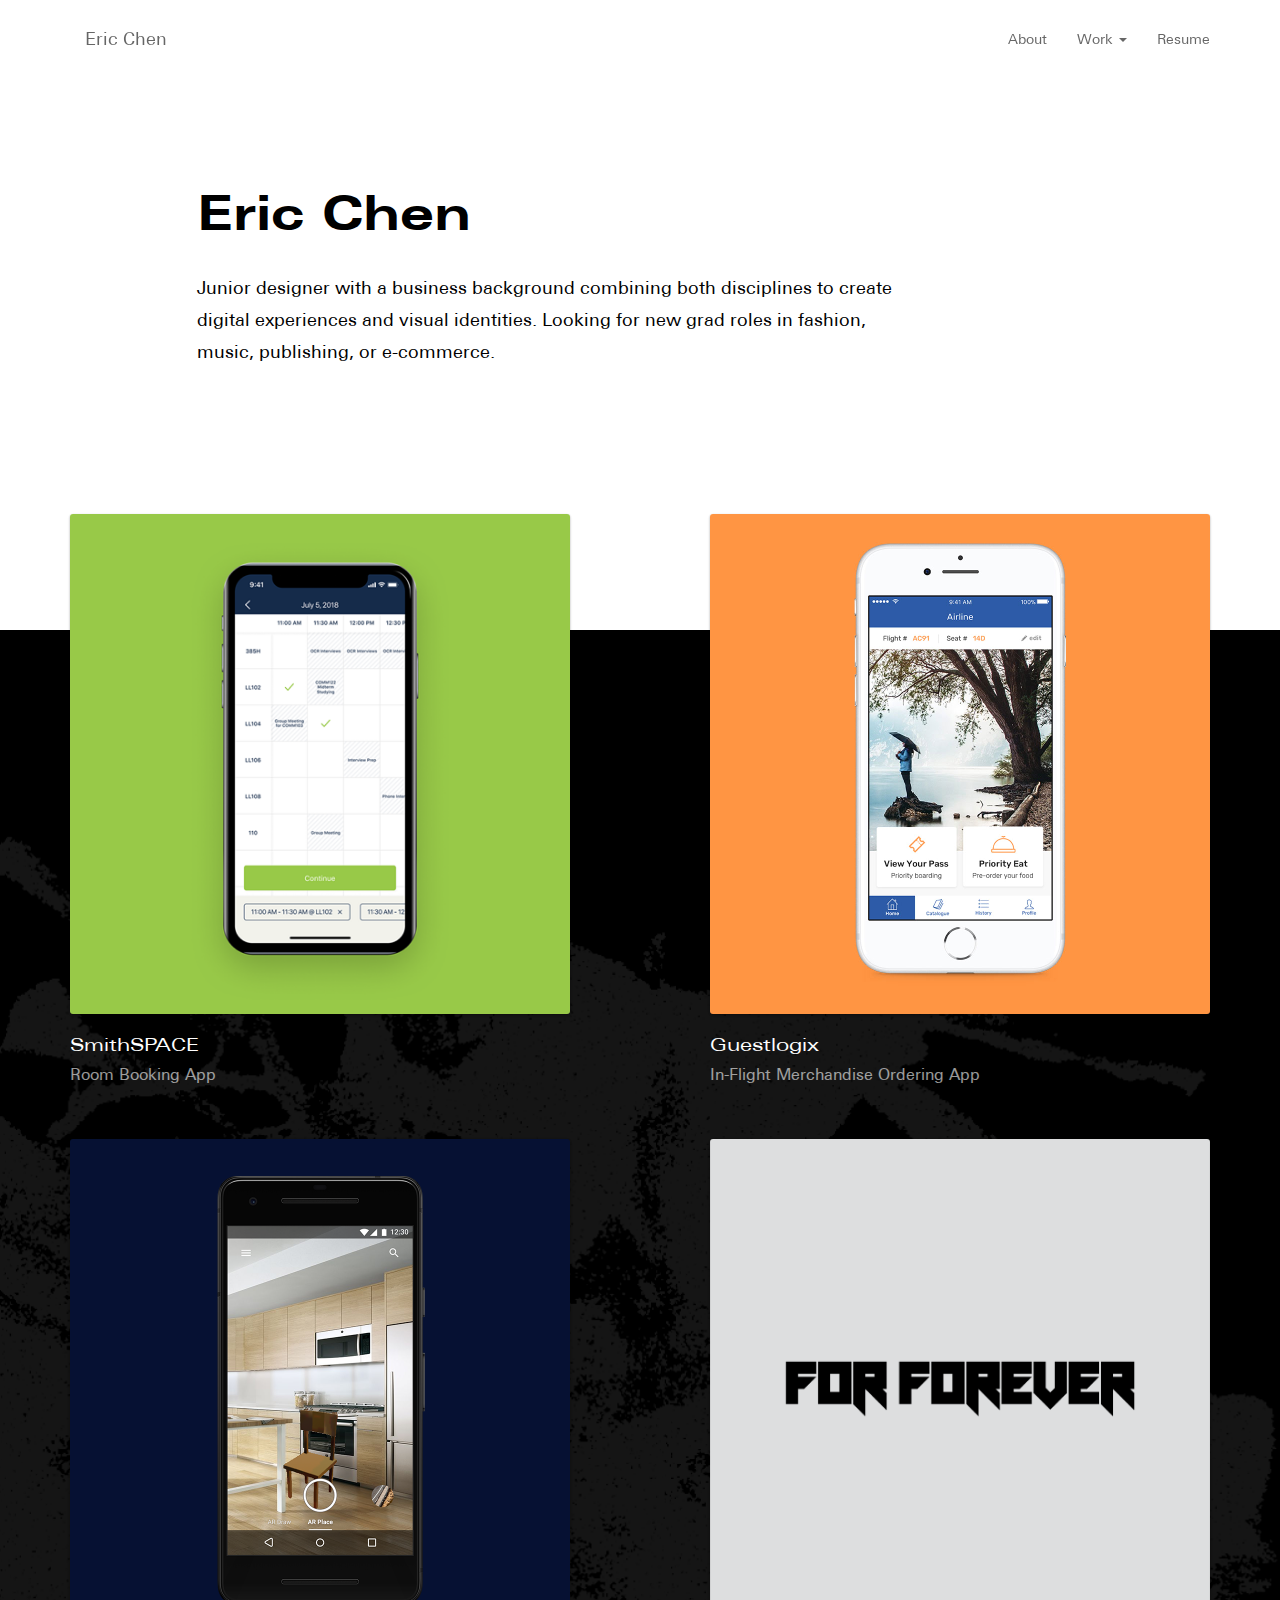
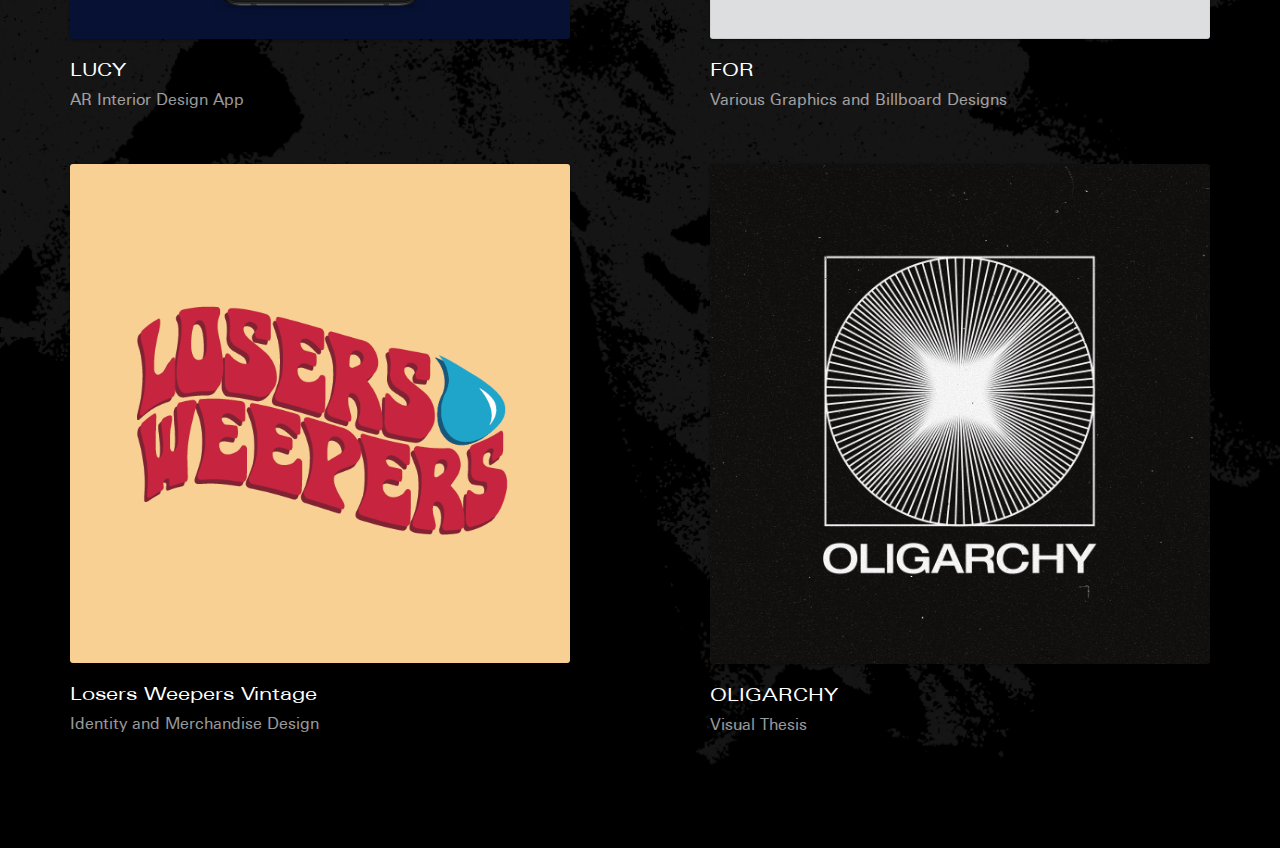
==== index.html @ 73185466 "forgot oligarchy on dropdown menu" ====
<!DOCTYPE html>
<html>
<head>
	<title>Eric Chen</title>

	<!-- css -->
	<link rel="stylesheet" href="https://maxcdn.bootstrapcdn.com/font-awesome/4.5.0/css/font-awesome.min.css">
	<link rel="stylesheet" type="text/css" href="css/bootstrap.min.css">

	<!-- viewport -->
	<meta name="viewport" content="width=device-width, initial-scale=1, maximum-scale=1">

	<!-- font -->
	<link href="css/font-face.css" rel="stylesheet">

	<!-- custom css -->
	<link rel="stylesheet" type="text/css" href="css/styles.css">

	<!-- favicon -->
	<link rel="shortcut icon" href="favicon.png">

</head>
<body>

<!-- nav desktop -->	
	<nav id="navbar" class="nav navbar-fixed-top hidden-sm hidden-xs">
		<div class="container">
			<div class="navbar-header">
				<a class="navbar-brand transition" href="/">Eric Chen</a>
			</div>
			<!-- <li class="nav-item">
		        <a class="nav-link transition" href="about.html">About</a>
		    </li> -->
			<ul class="nav navbar-nav navbar-right">
				<li role="presentation"><a class="transition" href="about">About</a></li>
				<li class="dropdown" role="presentation"><a data-toggle="dropdown" class="transition dropdown-toggle" href="#work">Work <b class="caret"></b></a>
					<ul class="dropdown-menu">
						<li><a class="transition" href="smithspace">SmithSPACE</a></li>
						<li><a class="transition" href="guestlogix">Guestlogix</a></li>
						<li><a class="transition" href="lucy">LUCY</a></li>
						<li><a class="transition" href="for">FOR</a></li>
						<li><a class="transition" href="lw">LOSERS WEEPERS</a></li>
						<li><a class="transition" href="oligarchy">OLIGARCHY</a></li>
					</ul>
				</li>
				<li role="presentation"><a href="eric-chen-resume.pdf" target="_blank">Resume</a></li>
			</ul>
		</div>
	</nav>
<!-- end nav desktop -->

<!-- nav mobile -->
	<!-- The overlay -->
	<div id="myNav" class="overlay visible-sm visible-xs">

	  <!-- Button to close the overlay navigation -->
	  <a href="javascript:void(0)" class="closebtn displayaz" onclick="closeNav()">&times;</a>

	<!-- Overlay content -->
	  <div class="overlay-content">
	    <a class="transition displayaz" href="">Home</a>
	    <a class="transition displayaz" href="about">About</a>
	    <a id="mob-work" class="displayaz">Work</a>
	    	<ul id="mob-work-dropdown">
	    		<li><a class="transition" href="smithspace">SmithSPACE</a></li>
				<li><a class="transition" href="guestlogix">Guestlogix</a></li>
				<li><a class="transition" href="lucy">LUCY</a></li>
				<li><a class="transition" href="for">FOR</a></li>
				<li><a class="transition" href="lw">LOSERS WEEPERS</a></li>
				<li><a class="transition" href="oligarchy">OLIGARCHY</a></li>
	    	</ul>
	    <a class="transition displayaz" href="eric-chen-resume.pdf" target="_blank">Resume</a>
	  </div>

	</div>

	<!-- Use any element to open/show the overlay navigation menu -->
	<span onclick="openNav()" id="menuButton" class="hidden-lg hidden-md visible-xs visible-sm">
		<div class="bar1"></div>
		<div class="bar2"></div>
	</span>
<!-- end nav mobile -->

<!-- Hero Desktop -->
		<div class="hero container">

			<div class="inner-content">
				<div>
					<h1>Eric Chen</h1>
					<div class="spacer-xs"></div>
					<p>Junior designer with a business background combining both disciplines to create digital experiences and visual identities. Looking for new grad roles in fashion, music, publishing, or e-commerce.</p>
					<div class="spacer-xs"></div>
					<div class="spacer-xs"></div>		
				</div>
			</div>

		</div>

<!-- End Hero -->

<!-- Main Content (Work) -->
<div class="bgContainer">

	<div id="work" class="container">
							
		<div class="spacer-sm"></div>		

		<!-- DESKTOP -->
		<div id="work-1" class="work hidden-xs">
			<a class="transition" href="smithspace"><img class="work-img" src="img/work-1-home.png"></a>
			<div class="work-desc">
				<p class="work-desc-title">SmithSPACE</p>
				<p class="mute">Room Booking App</p>
			</div>
		</div>

		<div id="work-2" class="work hidden-xs">
			<a class="transition" href="guestlogix"><img class="work-img" src="img/work-2-home.png"></a>
			<div class="work-desc">
				<p class="work-desc-title">Guestlogix</p>
				<p class="mute">In-Flight Merchandise Ordering App</p>
			</div>
		</div>

		<div class="spacer-xl hidden-xs"></div>

		<div id="work-3" class="work hidden-xs">
			<a class="transition" href="lucy"><img class="work-img" src="img/work-3-home.png"></a>
			<div class="work-desc">
				<p class="work-desc-title">LUCY</p>
				<p class="mute">AR Interior Design App</p>
			</div>
		</div>

		<div id="work-4" class="work hidden-xs">
			<a class="transition" href="for"><img class="work-img" src="img/work-4-home.png"></a>
			<div class="work-desc">
				<p class="work-desc-title">FOR</p>
				<p class="mute">Various Graphics and Billboard Designs</p>
			</div>
		</div>

		<div class="spacer-xl hidden-xs"></div>

		<div id="work-5" class="work hidden-xs">
			<a class="transition" href="lw"><img class="work-img" src="img/work-5-home.png"></a>
			<div class="work-desc">
				<p class="work-desc-title">Losers Weepers Vintage</p>
				<p class="mute">Identity and Merchandise Design</p>
			</div>
		</div>

		<div id="work-6" class="work hidden-xs">
			<a class="transition" href="oligarchy"><img class="work-img" src="img/work-6-home.jpg"></a>
			<div class="work-desc">
				<p class="work-desc-title">OLIGARCHY</p>
				<p class="mute">Visual Thesis</p>
			</div>
		</div>
		<!-- END DESKTOP -->
		
		<div class="spacer-sm hidden-xs"></div>

		<!-- MOBILE -->
		<div id="work-1-mob" class="work visible-xs">
			<a class="transition" href="smithspace"><img class="work-img" src="img/work-1.png"></a>
			<div class="work-desc">
				<p class="work-desc-title">SmithSPACE</p>
				<p class="mute">Conceptual iOS Room Booking App</p>
			</div>
		</div>	

		<div class="spacer-xs hidden-md hidden-lg"></div>
		<div class="spacer-xs hidden-md hidden-lg"></div>
		<div class="spacer-xs hidden-md hidden-lg"></div>
		<div class="spacer-xs hidden-md hidden-lg"></div>
		<div class="spacer-xs hidden-md hidden-lg"></div>

		<div id="work-2-mob" class="work visible-xs">
			<a class="transition" href="guestlogix"><img class="work-img" src="img/work-2.png"></a>
			<div class="work-desc">
				<p class="work-desc-title">Guestlogix</p>
				<p class="mute">iOS Prototype for Guestlogix</p>
			</div>
		</div>

		<div class="spacer-xs hidden-md hidden-lg"></div>
		<div class="spacer-xs hidden-md hidden-lg"></div>
		<div class="spacer-xs hidden-md hidden-lg"></div>
		<div class="spacer-xs hidden-md hidden-lg"></div>
		<div class="spacer-xs hidden-md hidden-lg"></div>

		<div id="work-3-mob" class="work visible-xs">
			<a class="transition" href="lucy"><img class="work-img" src="img/work-3.png"></a>
			<div class="work-desc">
				<p class="work-desc-title">LUCY</p>
				<p class="mute">iOS Prototype for Guestlogix</p>
			</div>
		</div>

		<div class="spacer-xs hidden-md hidden-lg"></div>
		<div class="spacer-xs hidden-md hidden-lg"></div>
		<div class="spacer-xs hidden-md hidden-lg"></div>
		<div class="spacer-xs hidden-md hidden-lg"></div>
		<div class="spacer-xs hidden-md hidden-lg"></div>

		<div id="work-4-mob" class="work visible-xs">
			<a class="transition" href="for"><img class="work-img" src="img/work-4.png"></a>
			<div class="work-desc">
				<p class="work-desc-title">FOR</p>
				<p class="mute">Various Graphics and Billboard Designs</p>
			</div>
		</div>

		<div class="spacer-xs hidden-md hidden-lg"></div>
		<div class="spacer-xs hidden-md hidden-lg"></div>
		<div class="spacer-xs hidden-md hidden-lg"></div>
		<div class="spacer-xs hidden-md hidden-lg"></div>
		<div class="spacer-xs hidden-md hidden-lg"></div>

		<div id="work-5-mob" class="work visible-xs">
			<a class="transition" href="lw"><img class="work-img" src="img/work-5.png"></a>
			<div class="work-desc">
				<p class="work-desc-title">Losers Weepers Vintage</p>
				<p class="mute">Identity and Merchandise Design</p>
			</div>
		</div>

		<div class="spacer-xs hidden-md hidden-lg"></div>
		<div class="spacer-xs hidden-md hidden-lg"></div>
		<div class="spacer-xs hidden-md hidden-lg"></div>
		<div class="spacer-xs hidden-md hidden-lg"></div>
		<div class="spacer-xs hidden-md hidden-lg"></div>

		<div id="work-6-mob" class="work visible-xs">
			<a class="transition" href="oligarchy"><img class="work-img" src="img/work-6.png"></a>
			<div class="work-desc">
				<p class="work-desc-title">OLIGARCHY</p>
				<p class="mute">Visual Thesis</p>
			</div>
		</div>
		<!-- END MOBILE -->	
	</div>

</div>

<!-- End Main Content (Work) -->

<!-- <div class="spacer-lg hidden-xs"></div> -->
<div class="spacer-sm visible-xs"></div>

<!-- Footer -->
<!-- 	<div id="footer">
		<div class="icon-row">
			<a href="https://www.linkedin.com/in/ericlchen" target="_blank" class="icon-linkedin"></a>
			<a href="mailto:ericfhchen@gmail.com?Subject=Hello!" target="_blank" class="icon-mail"></a>
			<a href="https://medium.com/@ericlchen" target="_blank" class="icon-medium"></a>	
		</div>	
	</div>	 -->
<!-- End Footer -->

<!-- JQuery & JS -->
<script type="text/javascript" src="js/jquery-3.1.0.min.js"></script>
<script type="text/javascript" src="js/bootstrap.min.js"></script>
<script type="text/javascript" src="js/nav.js"></script>
<script type="text/javascript" src="js/js.js"></script>

</body>
</html>
---- css/font-face.css ----
/*Body Light*/
@font-face {
	font-family: 'body-light-ext';
	src: url(../fonts/body-light-ext.woff);
}

/*Body Regular*/
@font-face {
	font-family: 'body-regular';
	src: url(../fonts/body-regular.woff);
}

/*Body Medium*/
@font-face {
	font-family: 'body-regular-ext';
	src: url(../fonts/body-regular-ext.woff);
}


/*Body Bold*/
@font-face {
	font-family: 'body-bold-ext';
	src: url(../fonts/body-bold-ext.woff);
}
---- css/styles.css ----
/*Global CSS*/
body {
	font-family: body-regular, 'Roboto', sans-serif;
    background-color: #000000;
    z-index: 1;
    color: #ffffff;
}

.spacer-xs {
    height: 1em;
    pointer-events: none;
}

.spacer-sm {
    height: 8em;
    pointer-events: none;
}

.spacer-md {
    height: 12em;
    pointer-events: none;
}

.spacer-lg {
    height: 16em;
    pointer-events: none;
}

.spacer-xl {
    height: 20em;
    pointer-events: none;
}

@white: #ffffff;

/*Icons*/
.icon-linkedin {
    background-image: url("../icons/linkedin.svg");
    background-size: cover;
    background-repeat: no-repeat;
    height: 36px;
    width: 36px;
    display: inline-block;
    margin-right: 16px;
}

.icon-mail {
    background-image: url("../icons/mail.svg");
    background-size: cover;
    background-repeat: no-repeat;
    height: 36px;
    width: 36px;
    display: inline-block;
    margin-right: 16px;
}

.icon-medium {
    background-image: url("../icons/medium.svg");
    background-size: cover;
    background-repeat: no-repeat;
    height: 36px;
    width: 36px;
    display: inline-block;
    margin-right: 16px;
}

/*Fade Transition*/
.container {
    animation: myfadeInAnimation 0.4s;
}

@keyframe myfadeInAnimation {
    from {opacity: 0;}
    to {opacity: 1;}
}
@-webkit-keyframes myfadeInAnimation {
    from {opacity: 0;}
    to {opacity: 1;}
}

/*Font Styling*/
h1 {
	font-family: body-bold-ext, 'Roboto', sans-serif;
    font-style: normal;
    font-weight: 500;
    line-height: 64px;
    font-size: 48px;
}

h2 {
    font-family: body-regular-ext, sans-serif;
    font-style: normal;
    font-weight: 500;
    line-height: 36px;
    font-size: 36px;
}

p, li {
	font-family: body-regular, sans-serif;
    font-style: normal;
    font-weight: 200;
    line-height: 27px;
    font-size: 18px;
    /*letter-spacing: 0.02em;*/
}

a {
    color: #fff;
    text-decoration: none;
    opacity: 0.6;
    transition: all .3s ease-in-out;
   -moz-transition: all .3s ease-in-out;
   -webkit-transition: all .3s ease-in-out;
}

b {
    font-weight: 700;
}

.mute {
    opacity: 0.6 !important;
}

.tags {
    font-size: 12px;
    letter-spacing: 0.12em;
    text-transform: uppercase;
    opacity: 0.4;
    font-weight: 200;
    line-height: 36px;
}

.blockquote {
    font-weight: 700;
}

.caption {
    text-align: center;
    font-size: 14px !important;
    margin-top: 8px !important;
}


@media screen and (max-width: 768px) {
    h2 {
        line-height: 48px;
        font-size: 28px
    }

    p {
        font-size: 18px;
        letter-spacing: 0.025em;
    }

    .tags {
        line-height: 24px;
    }
}


/*Link CSS*/
a:hover {
    opacity: 1;
    color:#000;
}

/*.link {
    color: #fff;
    opacity: 1;
    display: inline-block;
    position: relative;
    text-decoration: none;
}*/
/*
.work-link {
    position: relative;
    display: block;
    margin-top: 2em;
}*/
 


/*Nav CSS*/

#navbar {
    padding: 16px 0;
    background-color: rgba(0,0,0,0);
    transition: background-color 0.7s ease 0s;
    clear: both;
}

#navbar.filled {
    background-color: rgba(255,255,255,1);
    box-shadow: ;
    transition: background-color 0.5s ease 0s;
}

.body-article #navbar {
    background-color: #fff;
}

.navbar-nav>li.active>a, .navbar-nav>li.active>a:focus, .navbar-nav>li.active>a:hover {
	color: #000000;
	background: none;
}

.navbar-nav>li>a {
	color: #000000;
}

.navbar-nav>li>a:hover, .navbar-nav>li>a:focus {
	background: none;
	color: #000000;
    -webkit-transition: color .3s ease-in-out;
    -moz-transition: color .3s ease-in-out;
    -o-transition: color .3s ease-in-out;
    transition: color .3s ease-in-out;
}

.navbar-nav>li {
    font-size: 14px;
}

.navbar-brand {
    color: #000000;
}

.active {
    opacity: 1;
}

.dropdown-menu {
    position: absolute;
    visibility: hidden;
    opacity: 0;
    display: block;
    background-color: #0C0C0C;
    -webkit-transition: opacity .3s, visibility .3s;
    transition: opacity .3s, visibility .3s;
}

.dropdown:hover .dropdown-menu {
    visibility: visible;
    opacity: 1;
}

.dropdown-menu>li {
    padding-top: 6px;
    padding-bottom: 6px;
}

.dropdown-menu>li>a {
    color: #fff;
    font-size: 14px;
    font-weight: 200;
}

.dropdown-menu>li>a:hover {
    background: none;
    color: #fff;
    opacity: 1;
}

/*Main Content CSS*/

/*Hero CSS*/
.hero {
    height: 70vh;
    width: 100%;
    background: #ffffff;
    color: #000;
}

.hero.container {
    padding: 0 13.5%;
    display: flex;
    align-items: center;
    align-content: center;
}

.inner-content {
    height: 100%;
    max-width: 75%;
    display: flex;
    align-items: center;
    align-content: center;
    padding-bottom: 6%;
    margin: 0 24px;
}

.inner-content p {
    font-family: 'body-regular';
    line-height: 32px;
}


@media screen and (max-width: 768px) {
    .hero {
        height: 100vh;
    }

    .hero.container {
        padding: 0 10%;
    }

    .hero p {
        line-height: 28px;
        margin-bottom: 6px;
    } 

    .inner-content {
        max-width: 85%;
    }
}


/*Main Content (Work) CSS*/
#work {
    z-index: 1;
    overflow: visible;
}

.bgContainer {
    overflow: visible;
    background-image: url(../img/bg-opacity.png);
    background-repeat: no-repeat;
    background-size: cover;
}

.work {
    display: inline-block;
    margin-top: -20%;
    max-width: 500px;
    max-height: 500px;
}

.work a {
    opacity: 1 !important;
    border-radius: 5px;
}

.work-img {
    max-width: 500px;
    width: auto;
    height: auto;
    border-radius: 3px;
    -webkit-box-shadow: 0 1px 3px rgba(0, 0, 0, 0.12), 0 1px 2px rgba(0, 0, 0, 0.24);
    -moz-box-shadow: 0 1px 3px rgba(0, 0, 0, 0.12), 0 1px 2px rgba(0, 0, 0, 0.24);
    -ms-box-shadow: 0 1px 3px rgba(0, 0, 0, 0.12), 0 1px 2px rgba(0, 0, 0, 0.24);
    -o-box-shadow: 0 1px 3px rgba(0, 0, 0, 0.12), 0 1px 2px rgba(0, 0, 0, 0.24);
    box-shadow: 0 1px 3px rgba(0, 0, 0, 0.12), 0 1px 2px rgba(0, 0, 0, 0.24);
    -webkit-transition: all 0.25s ease-in-out;
    -moz-transition: all 0.25s ease-in-out;
    -ms-transition: all 0.25s ease-in-out;
    -o-transition: all 0.25s ease-in-out;
    transition: all 0.25s ease-in-out;
}

.work-img:hover {
  -webkit-box-shadow: 0 5px 40px rgba(0, 0, 0, 0.19), 0 5px 20px rgba(0, 0, 0, 0.23);
  -moz-box-shadow: 0 5px 40px rgba(0, 0, 0, 0.19), 0 5px 20px rgba(0, 0, 0, 0.23);
  -ms-box-shadow: 0 5px 40px rgba(0, 0, 0, 0.19), 0 5px 20px rgba(0, 0, 0, 0.23);
  -o-box-shadow: 0 5px 40px rgba(0, 0, 0, 0.19), 0 5px 20px rgba(0, 0, 0, 0.23);
  box-shadow: 0 5px 40px rgba(0, 0, 0, 0.19), 0 5px 20px rgba(0, 0, 0, 0.23);
  opacity: 0.9;
}

.work .work-desc {
    font-weight: 700;
    line-height: 12px;
    font-size: 20px;
    text-decoration: none;
    color: #fff;
    margin-top: 20px;
}

.work .work-desc p {
    margin-bottom: 2px;
}

.work .work-desc-title {
    font-family: 'body-regular-ext';
}

.work .work-desc .mute {
    font-family: body-regular, 'Roboto', sans-serif;
    font-size: 16px;
}

#work-2, #work-4, #work-6 {
    float: right;
}

@media screen and (max-width: 1200px) {
    .work {
        margin-top: -25%;
    }

    .work-img {
        max-width: 400px;
    }
}

@media screen and (max-width: 992px) {
    .work {
        margin-top: -30%;
    }

    .work-img {
        max-width: 325px;
    }
}

@media screen and (max-width: 768px) {
    #work {
        z-index: 0;
        overflow: hidden
    }

    .container {
        padding: 0 24px;
    }

    .work {
        display: block;
        text-align: center;
        margin: 0;
        max-width: 100%;
    }

    .work-img {
        width: 100%;
        height: auto;
    }

    .work .work-desc {
        float:none;
        max-width: 325px;
        text-align: left;
        margin: 0 auto;
        margin-top: 16px;
    }

    .work .work-desc .mute {
        font-size: 14px;
    }

    #work-2 .work-img {
        float: left;
    }

    #work-2 .work-desc {
        float: right;
    }
    
}

/*Footer CSS*/
#footer {
    height: 96px;
    display: flex;
    align-items: center;
    justify-content: center;
}

.icon-row a {
    opacity: 1;
}

.icon-row a:hover {
    opacity: 0.6;
}


/*Main Content (About) CSS*/
.about {
    max-height: 100vh;
    color: #000000;
}

.about .bgHero {
    -moz-transform: scaleX(-1);
    -o-transform: scaleX(-1);
    -webkit-transform: scaleX(-1);
    transform: scaleX(-1);
    filter: FlipH;
    -ms-filter: "FlipH"; /*To Flip The Image Horizontally*/
    background-position-x: 0%;
    background-position-y: 100%;
    background-repeat: no-repeat;
    width: 100%;
    background-size: contain;
    float: right;
    /*opacity: 0.1;*/
    overflow: visible;
    position: absolute;
    top: 0;
    right: 0;
    z-index: -1;
}

.about .inner-content {
    max-width: 84%;
    padding: 0;
}

.about h1 {
    font-size: 36px;
    line-height: 48px;
}

.about p {
    line-height: 28px;
    margin-bottom: 28px;
    font-size: 18px;
}

.about a, .article a {
    text-decoration: none;
    color: #000000;
}

.about .section-title {
    margin-bottom: 32px;
}

.about .work-link {
    margin-top: 3em;
}

@media screen and (max-width: 768px) {
    .about {
        max-height: 100%;
    }

    .about .inner-content {
        max-width: 100%;
    }

    .container {
        padding: 0 36px;
    }

    .about .bgHero {
        background-size: cover;
    }

    .about h1 {
        font-size: 36px;
    }

    .about a {
        font-size: 14px; 
    }

    
}

/*Case Study Article CSS*/
.body-article {
    background-color: #fff;
    color: #000;
}

.article {
    margin-top: 82px;
}

.article.container {
    width: 60%;
    overflow: visible;
}

.body-article .hero.container {
    background-size: contain;
    background-repeat: no-repeat;
    background-position: center center;
}

.body-article .hero.container .section-title {
    color: #fff;
}

.article .inner-content {
    max-width: 100%;
}

.article-img {
    max-width: 40%;
    display: inline-block;
    margin: 0 auto;
}

.article-img-mob {
    max-width: 75%;
    display: block;
    margin: 0 auto;
    margin-bottom: 24px;
}

.img-container {
    display: flex;
    align-content: center;
    align-items: center;
}

iframe {
    display: block;
    margin: 0 auto;
}

.article .work-link {
    text-align: right;
}

.article h1 {
    font-size: 36px;
}

.article p, .article li {
    font-size: 18px;
    line-height: 32px;
    margin-bottom: 28px;
    opacity: 0.9;
}

.section-title .subheading {
    font-family: 'body-regular-ext'
}

.section-title p {
    font-family: 'body-bold-ext';
    font-size: 24px;
    margin-top: 20px;
    margin-bottom: 0 !important;
    opacity: 1 !important;
}

.section-subtitle p {
    font-size: 20px;
    margin-bottom: 12px !important;
}

.article .inner-content, .article .inner-content div {
    padding-left: 0;
    width: 100%;
}

@media screen and (max-width: 786px) {
    .body-article .hero.container {
        background-size: auto;
        padding: 0;
    }

    .body-article .hero.container .section-title {
        margin: 0 24px;
    }

    .body-article .hero.container .section-title h1 {
        font-size: 32px;
        line-height: 48px;
    }

    .body-article .hero.container .section-title p {
        font-size: 18px;
        line-height: 28px;
    }

    .article {
        margin-top: 32px;
    }

    .article iframe {
        width: 90%;
    }

    .article.container {
        width: 100%;
        padding: 0 24px;
    }

    .article.container .inner-content {
        margin: 0;
    }

    .article h1 {
        font-size: 32px;
        line-height: 56px;
    }

    .article p {
        font-size: 16px;
        line-height: 28px;
        margin-bottom: 28px;
        opacity: 0.9;
    }

    .article a {
        text-align: left;
    }

    .section-title p {
        font-size: 24px;
        line-height: 36px;
        margin-top: 20px;
        margin-bottom: 0 !important;
        opacity: 0.6;
    }

}
/*-----------------------------------*/
/*-----------------------------------*/
/*-----------------------------------*/
/*START OLD CSS*/
/*-----------------------------------*/
/*-----------------------------------*/
/*-----------------------------------*/

/*Mobile Nav CSS*/

/* The Overlay (background) */
.overlay {
    /* Height & width depends on how you want to reveal the overlay */    
    height: 100%;
    width: 100%;
    opacity: 0; /*opacity starts at 0, on click it turns to 1*/
    position: fixed; /* Stay in place */
    z-index: -1; /* Sit on top */
    left: 0;
    top: 0;
    background-color: #000000; /* fallback color */
    background-color: rgba(0,0,0, 0.95); /* w/opacity */
    overflow-x: hidden; /* Disable horizontal scroll */
    transition: 0.5s; /* 0.5 second transition effect to slide in or slide down the overlay (height or width, depending on reveal) */
}

/* Position the content inside the overlay */
.overlay-content {
    position: relative;
    top: 25%; /* 25% from the top */
    width: 100%; /* 100% width */
    text-align: center; /* Centered text/links */
    margin-top: 30px; /* 30px top margin to avoid conflict with the close button on smaller screens */
}

/* The navigation links inside the overlay */
.overlay a {
    padding: 5px;
    margin-top: 15px;
    margin-bottom: 15px;
    text-decoration: none;
    font-size: 20px;
    color: #fff;
    display: none;  /*Display block instead of inline */
    transition: 0.3s; /* Transition effects on hover (color) */
}

/* When you mouse over the navigation links, change their color */
.overlay a:hover, .overlay a:focus {
    color: #ffffff;
}

/* Position the close button (top right corner) */
.closebtn {
    position: absolute;
    top: 4px;
    right: 36px;
    font-size: 32px !important;
    margin: 0 !important;
}

/*Mobile Dropdown CSS*/
#mob-work-dropdown {
    list-style: none;
    width: 40%;
    text-align: left;
    display: none;
    margin: 0 auto;
    padding-left: 72px;
}

#mob-work-dropdown li a {
    font-size: 16px;
}


/* When the height of the screen is less than 450 pixels, change the font-size of the links and position the close button again, so they don't overlap */
@media screen and (max-height: 450px) {
    .overlay a {font-size: 20px}
    .closebtn {
        font-size: 40px !important;
        top: 15px;
        right: 35px;
    }
}

#menuButton {
    position: fixed;
    top: 25px;
    left: 25px;
    z-index: 1000;
    cursor: pointer;
}


.bar1 {
    width: 30px;
    background-color: #B8B8B8;
    height: 3px;
    border-radius: 10px;
    margin-bottom: 5px;
}

.bar2 {
    width: 23px;
    background-color: #B8B8B8;
    height: 3px;
    border-radius: 10px;
    margin-bottom: 5px;
}
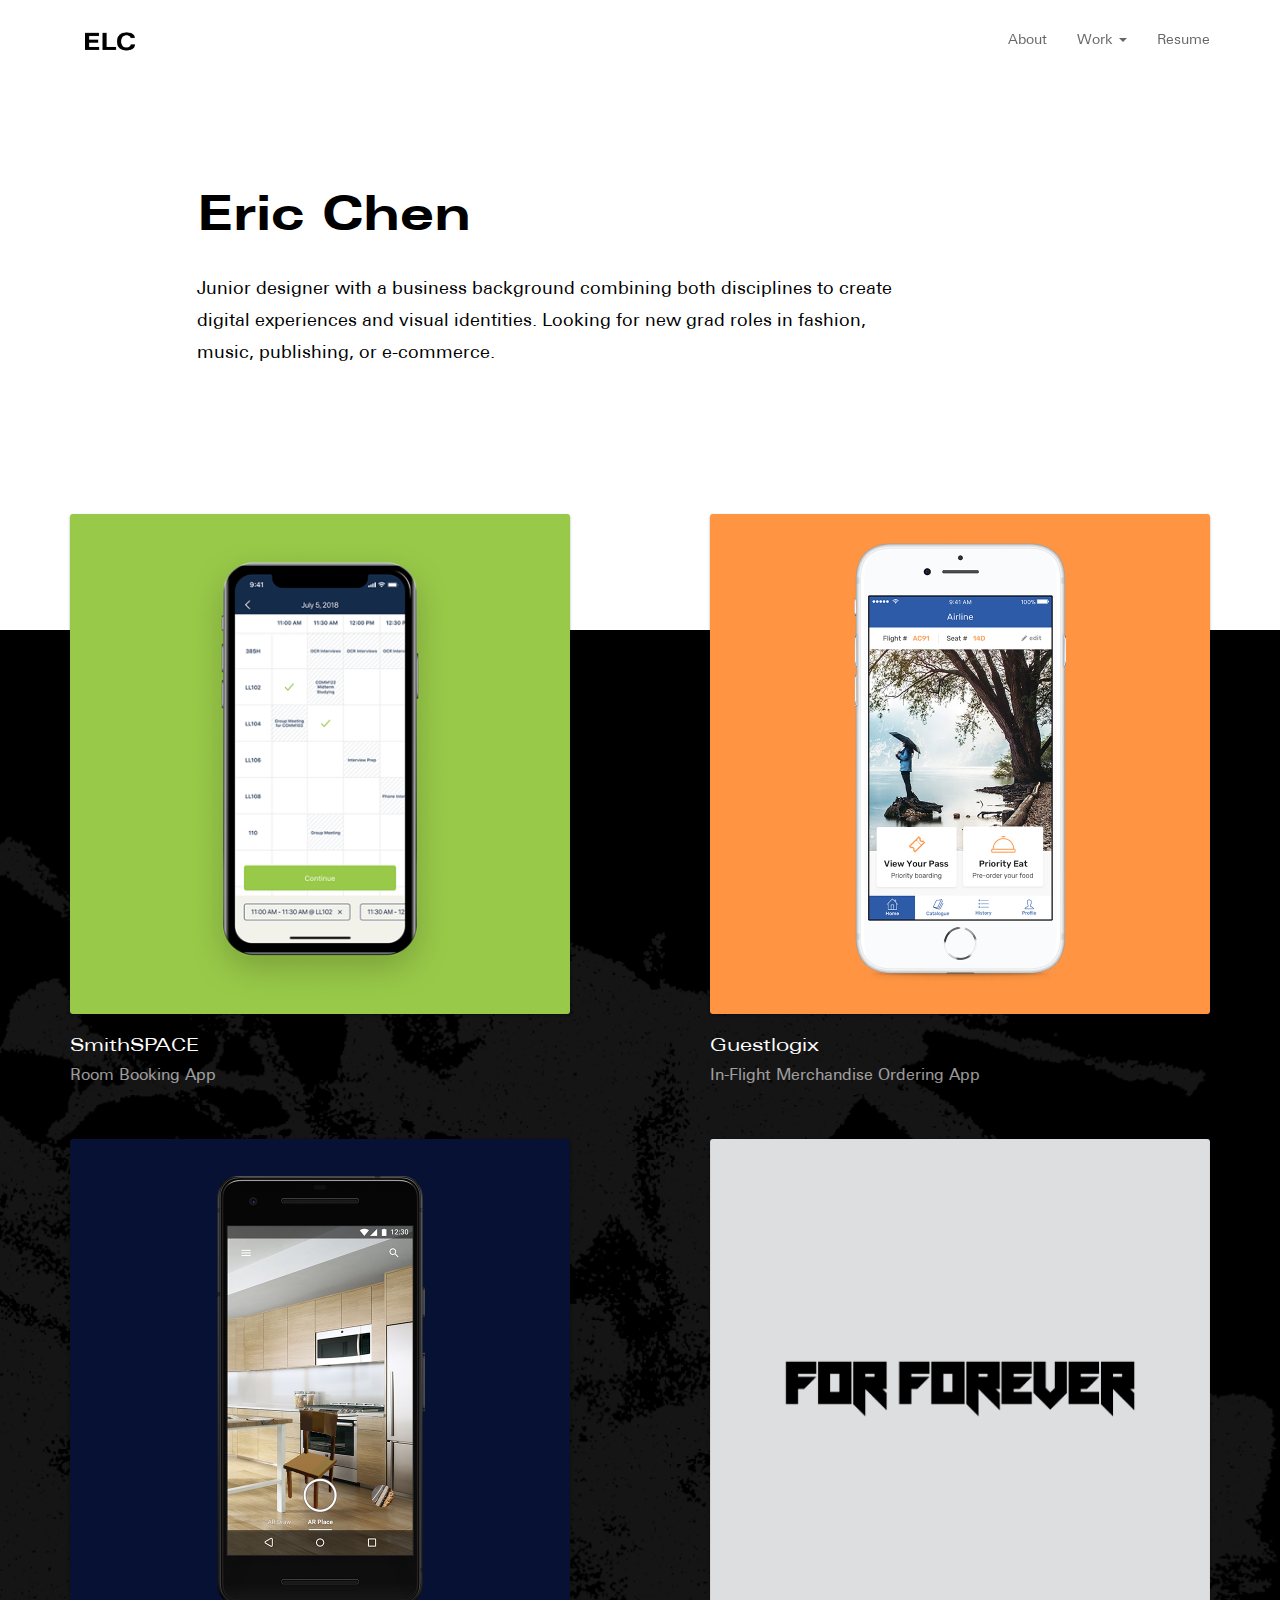
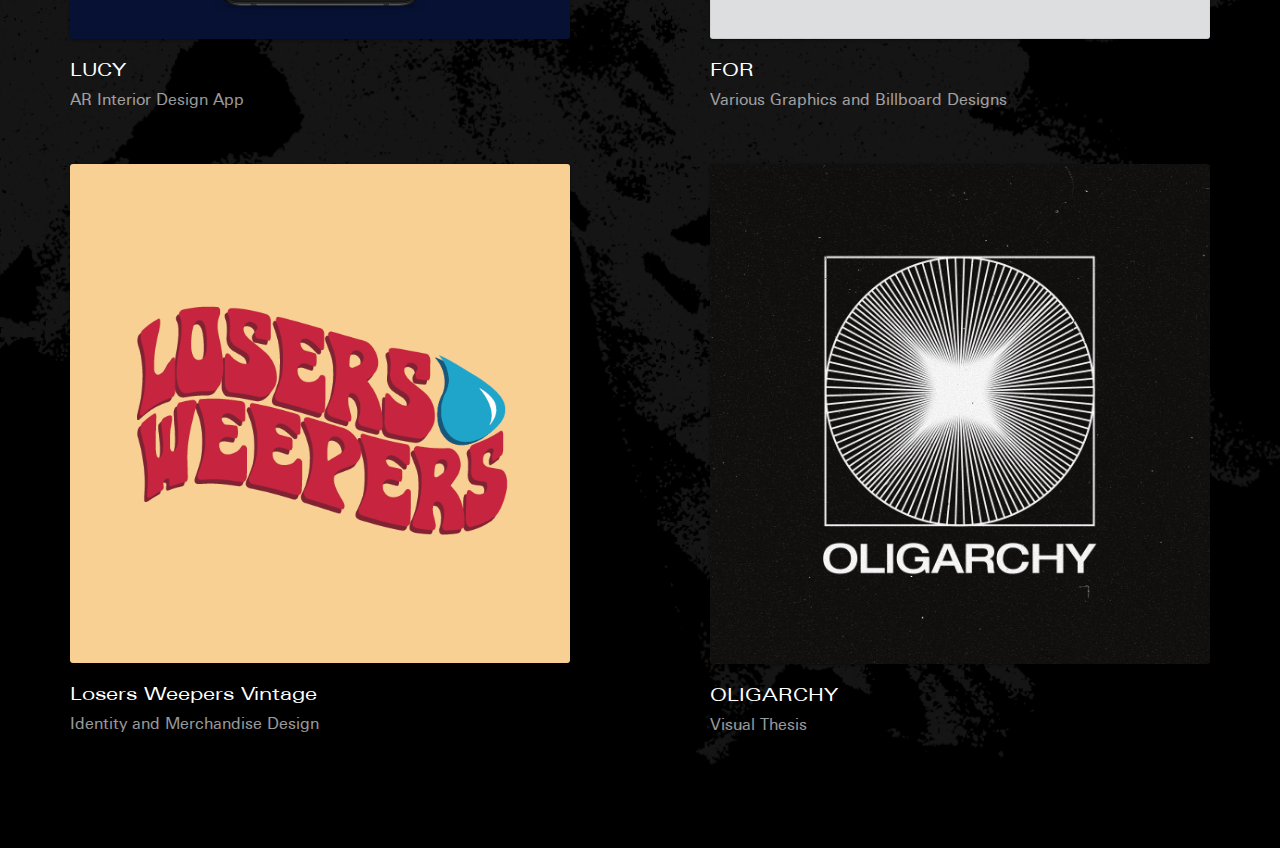
==== commit d0861fef: "navbar branding and home link fixes" ====
--- a/index.html
+++ b/index.html
@@ -26,7 +26,7 @@
 	<nav id="navbar" class="nav navbar-fixed-top hidden-sm hidden-xs">
 		<div class="container">
 			<div class="navbar-header">
-				<a class="navbar-brand transition" href="/">Eric Chen</a>
+				<a class="navbar-brand transition" href="/"><img src="brand.png"></a>
 			</div>
 			<!-- <li class="nav-item">
 		        <a class="nav-link transition" href="about.html">About</a>
@@ -58,7 +58,7 @@
 
 	<!-- Overlay content -->
 	  <div class="overlay-content">
-	    <a class="transition displayaz" href="">Home</a>
+	    <a class="transition displayaz" href="/">Home</a>
 	    <a class="transition displayaz" href="about">About</a>
 	    <a id="mob-work" class="displayaz">Work</a>
 	    	<ul id="mob-work-dropdown">
@@ -163,7 +163,7 @@
 
 		<!-- MOBILE -->
 		<div id="work-1-mob" class="work visible-xs">
-			<a class="transition" href="smithspace"><img class="work-img" src="img/work-1.png"></a>
+			<a class="transition" href="smithspace"><img class="work-img" src="img/work-1-home.png"></a>
 			<div class="work-desc">
 				<p class="work-desc-title">SmithSPACE</p>
 				<p class="mute">Conceptual iOS Room Booking App</p>
@@ -177,7 +177,7 @@
 		<div class="spacer-xs hidden-md hidden-lg"></div>
 
 		<div id="work-2-mob" class="work visible-xs">
-			<a class="transition" href="guestlogix"><img class="work-img" src="img/work-2.png"></a>
+			<a class="transition" href="guestlogix"><img class="work-img" src="img/work-2-home.png"></a>
 			<div class="work-desc">
 				<p class="work-desc-title">Guestlogix</p>
 				<p class="mute">iOS Prototype for Guestlogix</p>
@@ -191,7 +191,7 @@
 		<div class="spacer-xs hidden-md hidden-lg"></div>
 
 		<div id="work-3-mob" class="work visible-xs">
-			<a class="transition" href="lucy"><img class="work-img" src="img/work-3.png"></a>
+			<a class="transition" href="lucy"><img class="work-img" src="img/work-3-home.png"></a>
 			<div class="work-desc">
 				<p class="work-desc-title">LUCY</p>
 				<p class="mute">iOS Prototype for Guestlogix</p>
@@ -205,7 +205,7 @@
 		<div class="spacer-xs hidden-md hidden-lg"></div>
 
 		<div id="work-4-mob" class="work visible-xs">
-			<a class="transition" href="for"><img class="work-img" src="img/work-4.png"></a>
+			<a class="transition" href="for"><img class="work-img" src="img/work-4-home.png"></a>
 			<div class="work-desc">
 				<p class="work-desc-title">FOR</p>
 				<p class="mute">Various Graphics and Billboard Designs</p>
@@ -219,7 +219,7 @@
 		<div class="spacer-xs hidden-md hidden-lg"></div>
 
 		<div id="work-5-mob" class="work visible-xs">
-			<a class="transition" href="lw"><img class="work-img" src="img/work-5.png"></a>
+			<a class="transition" href="lw"><img class="work-img" src="img/work-5-home.png"></a>
 			<div class="work-desc">
 				<p class="work-desc-title">Losers Weepers Vintage</p>
 				<p class="mute">Identity and Merchandise Design</p>
@@ -233,7 +233,7 @@
 		<div class="spacer-xs hidden-md hidden-lg"></div>
 
 		<div id="work-6-mob" class="work visible-xs">
-			<a class="transition" href="oligarchy"><img class="work-img" src="img/work-6.png"></a>
+			<a class="transition" href="oligarchy"><img class="work-img" src="img/work-6-home.jpg"></a>
 			<div class="work-desc">
 				<p class="work-desc-title">OLIGARCHY</p>
 				<p class="mute">Visual Thesis</p>
--- a/css/styles.css
+++ b/css/styles.css
@@ -223,6 +223,15 @@
 
 .navbar-brand {
     color: #000000;
+    padding-top: 0;
+}
+
+.navbar-brand img {
+    max-height: 50px;
+}
+
+a.navbar-brand {
+    opacity: 1;
 }
 
 .active {
@@ -309,7 +318,8 @@
     } 
 
     .inner-content {
-        max-width: 85%;
+        max-width: 100%;
+        margin: 0;
     }
 }
 
@@ -457,20 +467,31 @@
 
 /*Footer CSS*/
 #footer {
-    height: 96px;
-    display: flex;
-    align-items: center;
-    justify-content: center;
-}
-
-.icon-row a {
-    opacity: 1;
-}
-
-.icon-row a:hover {
-    opacity: 0.6;
-}
-
+    background-color: #000;
+    color: #fff;
+}
+
+@media screen and (min-width: 768px) {
+    #footer .footer-container {
+        display: flex;
+        justify-content: space-between;
+        padding: 0;
+    }
+
+    #footer p.section-title {
+        text-align: left;
+    }
+
+    #footer .work, #footer .work-img {
+        margin: 0 auto;
+        max-width: 200px;
+        max-height: 200px;
+    }
+
+    #footer .work {
+        margin: 0 auto;
+    }
+}
 
 /*Main Content (About) CSS*/
 .about {
@@ -499,14 +520,10 @@
     z-index: -1;
 }
 
-.about .inner-content {
-    max-width: 84%;
-    padding: 0;
-}
 
 .about h1 {
-    font-size: 36px;
-    line-height: 48px;
+    font-size: 32px !important;
+    line-height: 40px;
 }
 
 .about p {
@@ -550,9 +567,8 @@
     }
 
     .about a {
-        font-size: 14px; 
-    }
-
+        opacity: 1;
+    }
     
 }
 
@@ -681,6 +697,11 @@
 
     .article.container .inner-content {
         margin: 0;
+    }
+
+    .article-img-mob {
+        max-width: 100%;
+        width: 100%;
     }
 
     .article h1 {
@@ -819,3 +840,6 @@
     margin-bottom: 5px;
 }
 
+
+
+
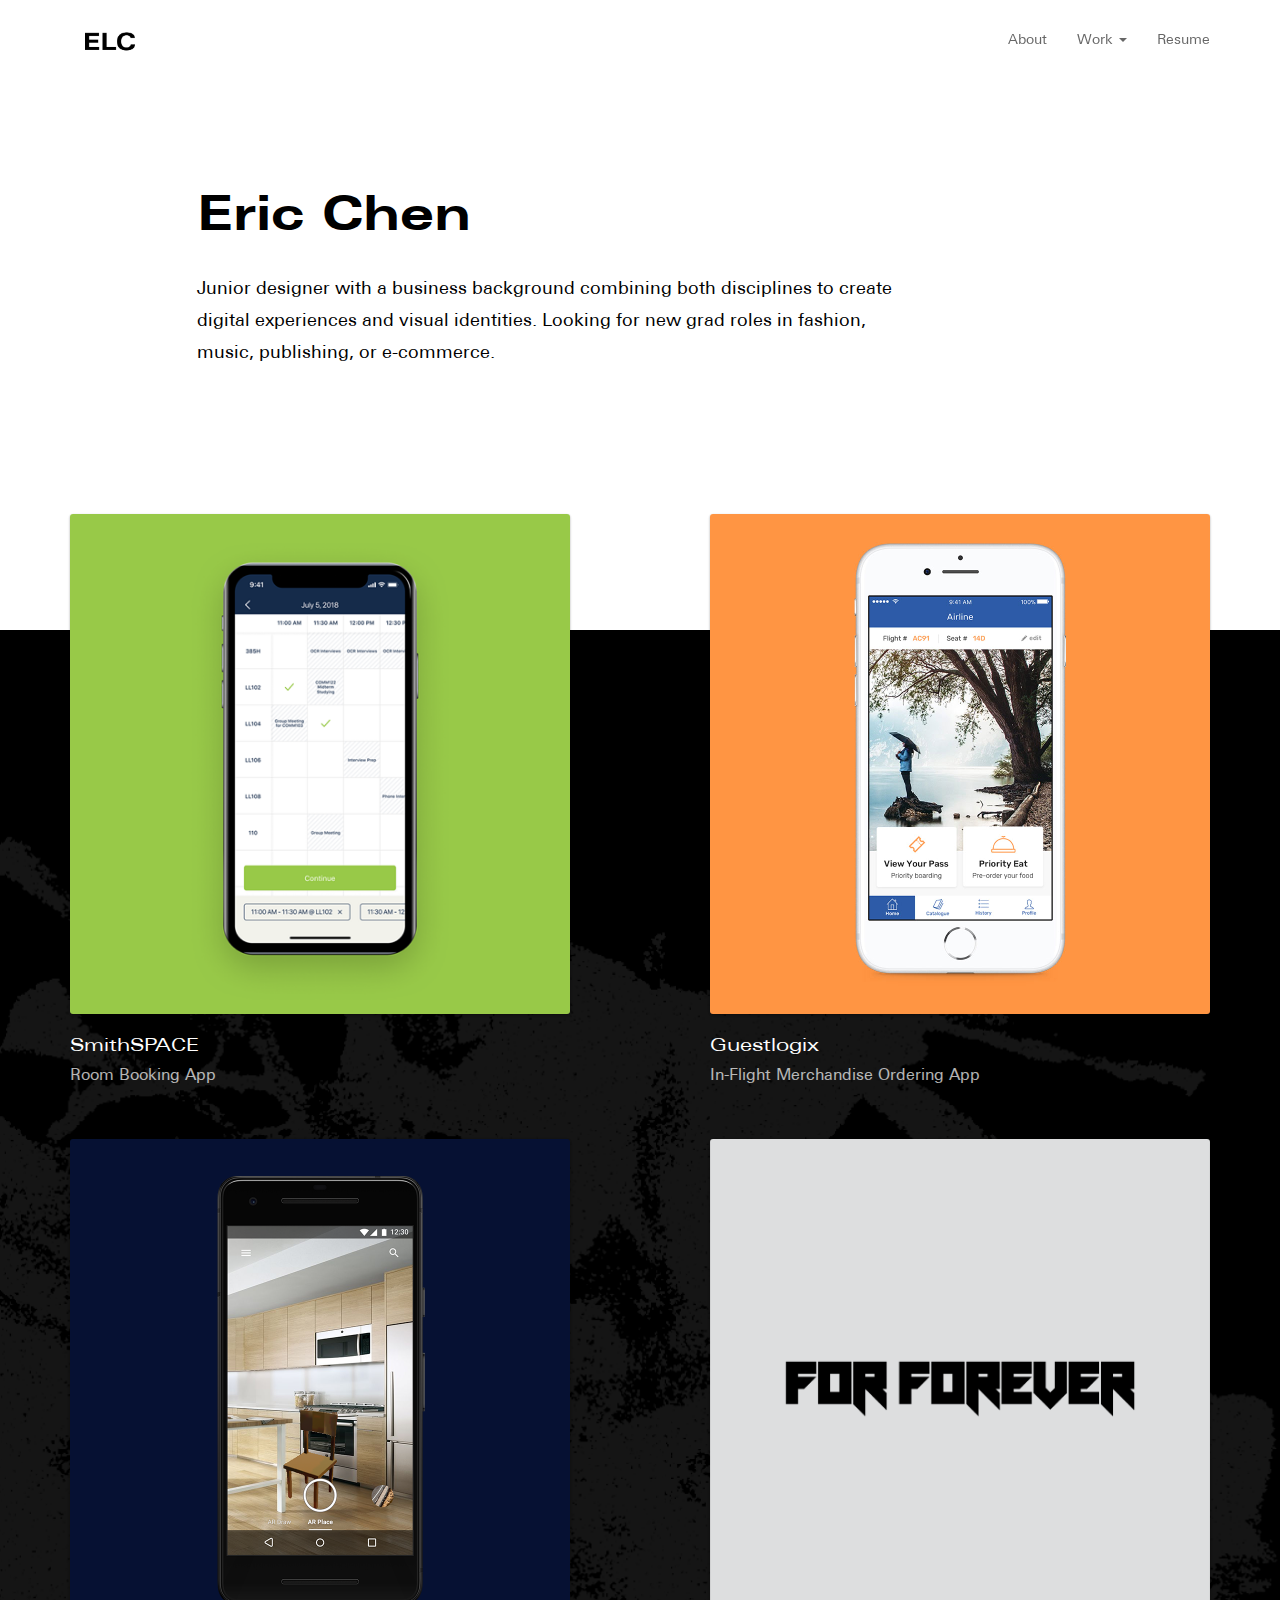
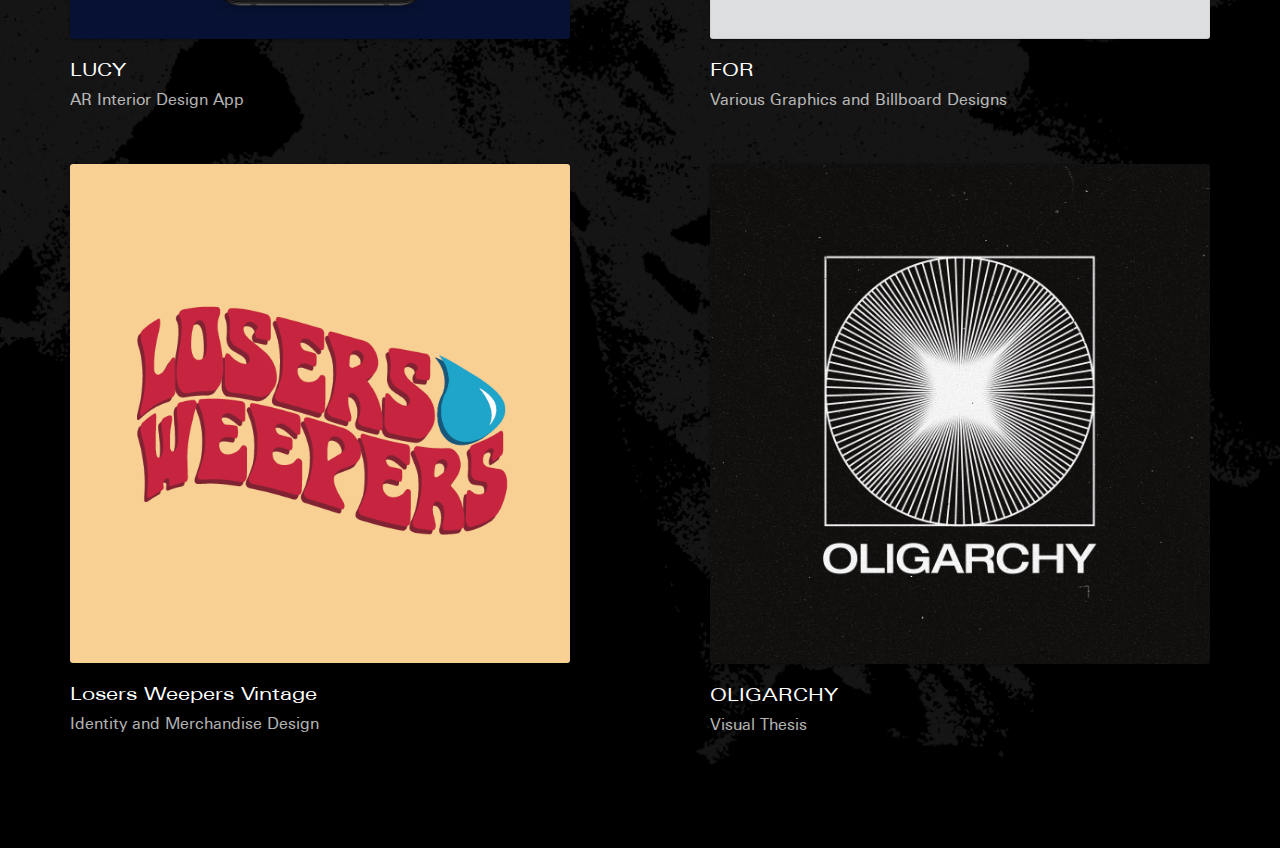
==== commit 514725cf: "new oligarchy page" ====
--- a/index.html
+++ b/index.html
@@ -40,7 +40,7 @@
 						<li><a class="transition" href="lucy">LUCY</a></li>
 						<li><a class="transition" href="for">FOR</a></li>
 						<li><a class="transition" href="lw">LOSERS WEEPERS</a></li>
-						<li><a class="transition" href="oligarchy">OLIGARCHY</a></li>
+						<li><a class="transition" href="oligarchy-thesis">OLIGARCHY</a></li>
 					</ul>
 				</li>
 				<li role="presentation"><a href="eric-chen-resume.pdf" target="_blank">Resume</a></li>
@@ -67,7 +67,7 @@
 				<li><a class="transition" href="lucy">LUCY</a></li>
 				<li><a class="transition" href="for">FOR</a></li>
 				<li><a class="transition" href="lw">LOSERS WEEPERS</a></li>
-				<li><a class="transition" href="oligarchy">OLIGARCHY</a></li>
+				<li><a class="transition" href="oligarchy-thesis">OLIGARCHY</a></li>
 	    	</ul>
 	    <a class="transition displayaz" href="eric-chen-resume.pdf" target="_blank">Resume</a>
 	  </div>
@@ -151,7 +151,7 @@
 		</div>
 
 		<div id="work-6" class="work hidden-xs">
-			<a class="transition" href="oligarchy"><img class="work-img" src="img/work-6-home.jpg"></a>
+			<a class="transition" href="oligarchy-thesis"><img class="work-img" src="img/work-6-home.jpg"></a>
 			<div class="work-desc">
 				<p class="work-desc-title">OLIGARCHY</p>
 				<p class="mute">Visual Thesis</p>
@@ -233,7 +233,7 @@
 		<div class="spacer-xs hidden-md hidden-lg"></div>
 
 		<div id="work-6-mob" class="work visible-xs">
-			<a class="transition" href="oligarchy"><img class="work-img" src="img/work-6-home.jpg"></a>
+			<a class="transition" href="oligarchy-thesis"><img class="work-img" src="img/work-6-home.jpg"></a>
 			<div class="work-desc">
 				<p class="work-desc-title">OLIGARCHY</p>
 				<p class="mute">Visual Thesis</p>
--- a/css/styles.css
+++ b/css/styles.css
@@ -118,7 +118,7 @@
 }
 
 .mute {
-    opacity: 0.6 !important;
+    opacity: 0.7 !important;
 }
 
 .tags {
@@ -231,7 +231,7 @@
 }
 
 a.navbar-brand {
-    opacity: 1;
+    opacity: 1 ;
 }
 
 .active {
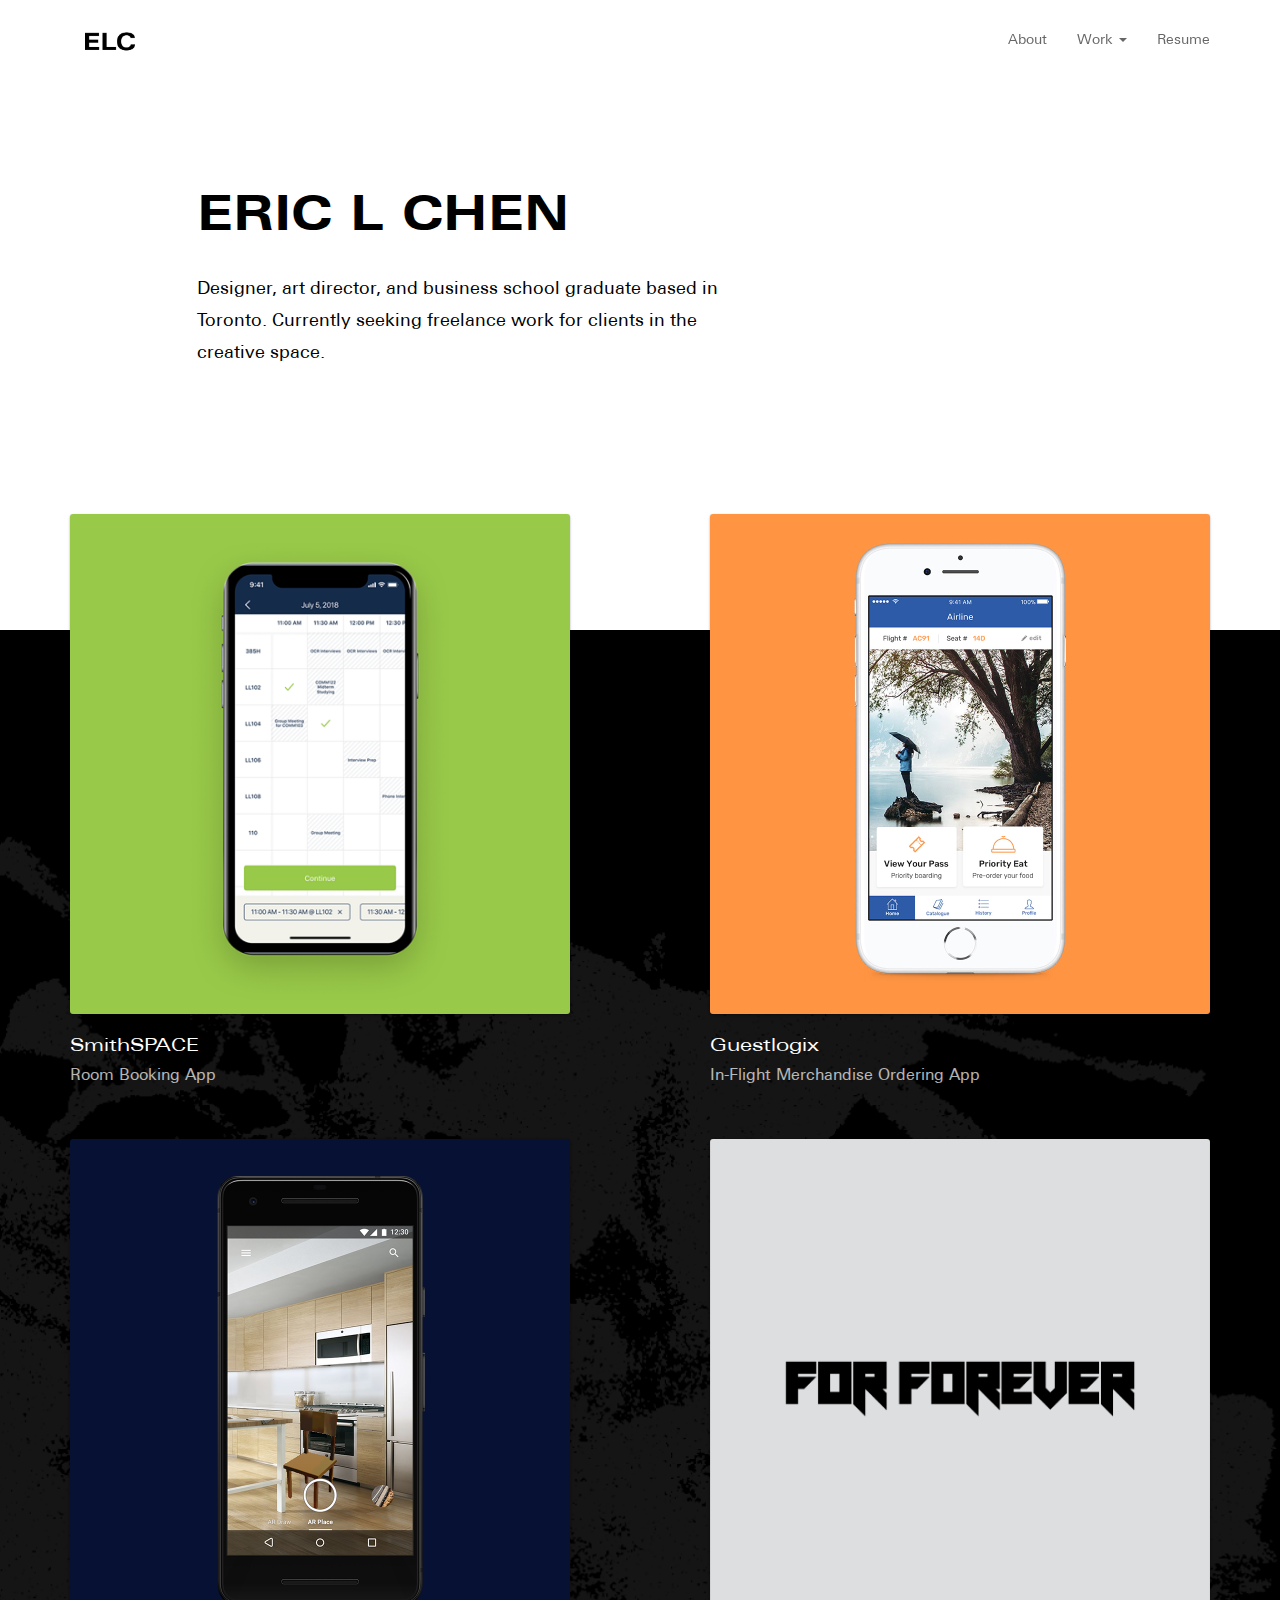
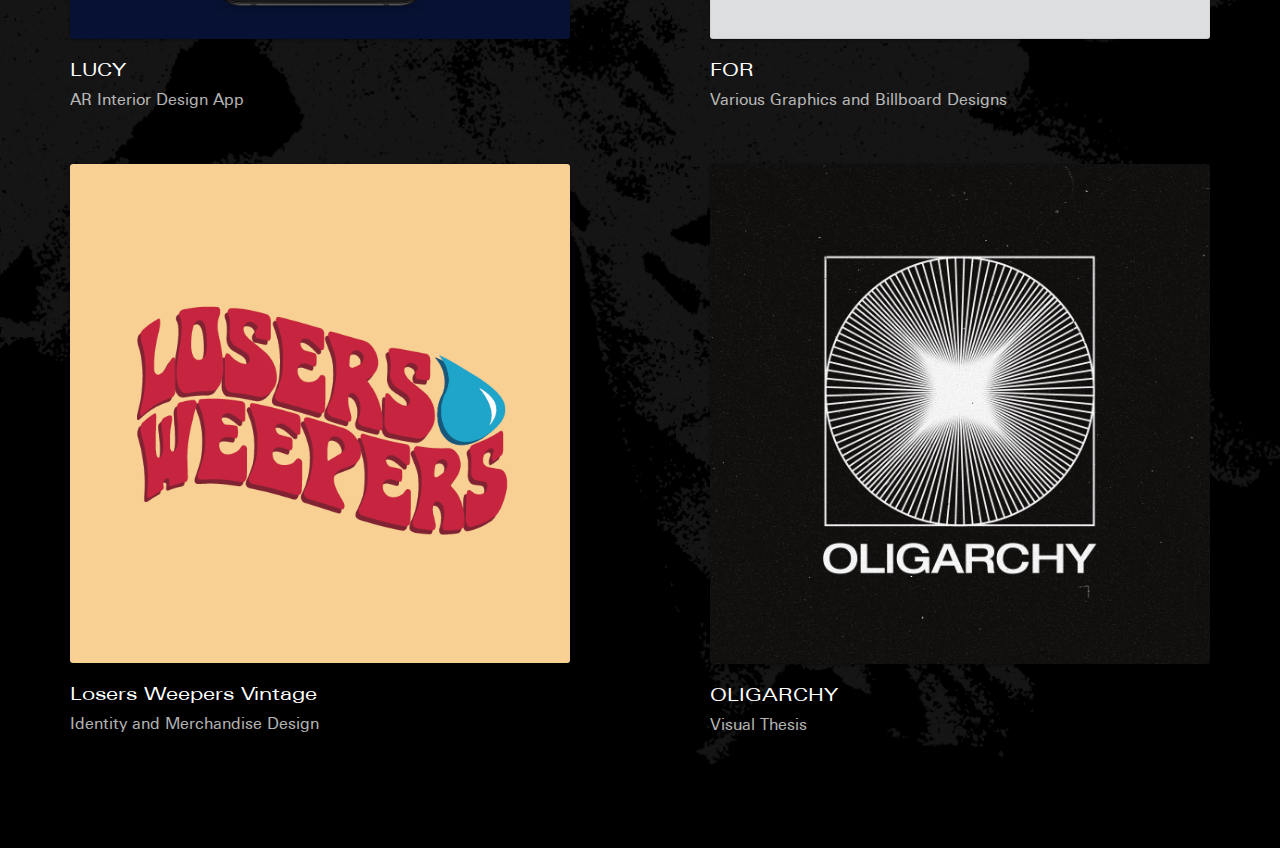
==== commit 49eb6641: "copy changes and new resume" ====
--- a/index.html
+++ b/index.html
@@ -2,6 +2,16 @@
 <html>
 <head>
 	<title>Eric Chen</title>
+
+	<!-- Global site tag (gtag.js) - Google Analytics -->
+	<script async src="https://www.googletagmanager.com/gtag/js?id=UA-134609358-1"></script>
+	<script>
+	  window.dataLayer = window.dataLayer || [];
+	  function gtag(){dataLayer.push(arguments);}
+	  gtag('js', new Date());
+
+	  gtag('config', 'UA-134609358-1');
+	</script>
 
 	<!-- css -->
 	<link rel="stylesheet" href="https://maxcdn.bootstrapcdn.com/font-awesome/4.5.0/css/font-awesome.min.css">
@@ -86,9 +96,9 @@
 
 			<div class="inner-content">
 				<div>
-					<h1>Eric Chen</h1>
+					<h1>ERIC L CHEN</h1>
 					<div class="spacer-xs"></div>
-					<p>Junior designer with a business background combining both disciplines to create digital experiences and visual identities. Looking for new grad roles in fashion, music, publishing, or e-commerce.</p>
+					<p>Designer, art director, and business school graduate based in Toronto. Currently seeking freelance work for clients in the creative space. </p>
 					<div class="spacer-xs"></div>
 					<div class="spacer-xs"></div>		
 				</div>
@@ -194,7 +204,7 @@
 			<a class="transition" href="lucy"><img class="work-img" src="img/work-3-home.png"></a>
 			<div class="work-desc">
 				<p class="work-desc-title">LUCY</p>
-				<p class="mute">iOS Prototype for Guestlogix</p>
+				<p class="mute">AR Interior Design App</p>
 			</div>
 		</div>
 
@@ -248,16 +258,6 @@
 
 <!-- <div class="spacer-lg hidden-xs"></div> -->
 <div class="spacer-sm visible-xs"></div>
-
-<!-- Footer -->
-<!-- 	<div id="footer">
-		<div class="icon-row">
-			<a href="https://www.linkedin.com/in/ericlchen" target="_blank" class="icon-linkedin"></a>
-			<a href="mailto:ericfhchen@gmail.com?Subject=Hello!" target="_blank" class="icon-mail"></a>
-			<a href="https://medium.com/@ericlchen" target="_blank" class="icon-medium"></a>	
-		</div>	
-	</div>	 -->
-<!-- End Footer -->
 
 <!-- JQuery & JS -->
 <script type="text/javascript" src="js/jquery-3.1.0.min.js"></script>
--- a/css/styles.css
+++ b/css/styles.css
@@ -115,6 +115,11 @@
 
 b {
     font-weight: 700;
+}
+
+ul {
+    padding-inline-start: 0;
+    list-style: none;
 }
 
 .mute {
@@ -289,7 +294,7 @@
 
 .inner-content {
     height: 100%;
-    max-width: 75%;
+    max-width: 60%;
     display: flex;
     align-items: center;
     align-content: center;
